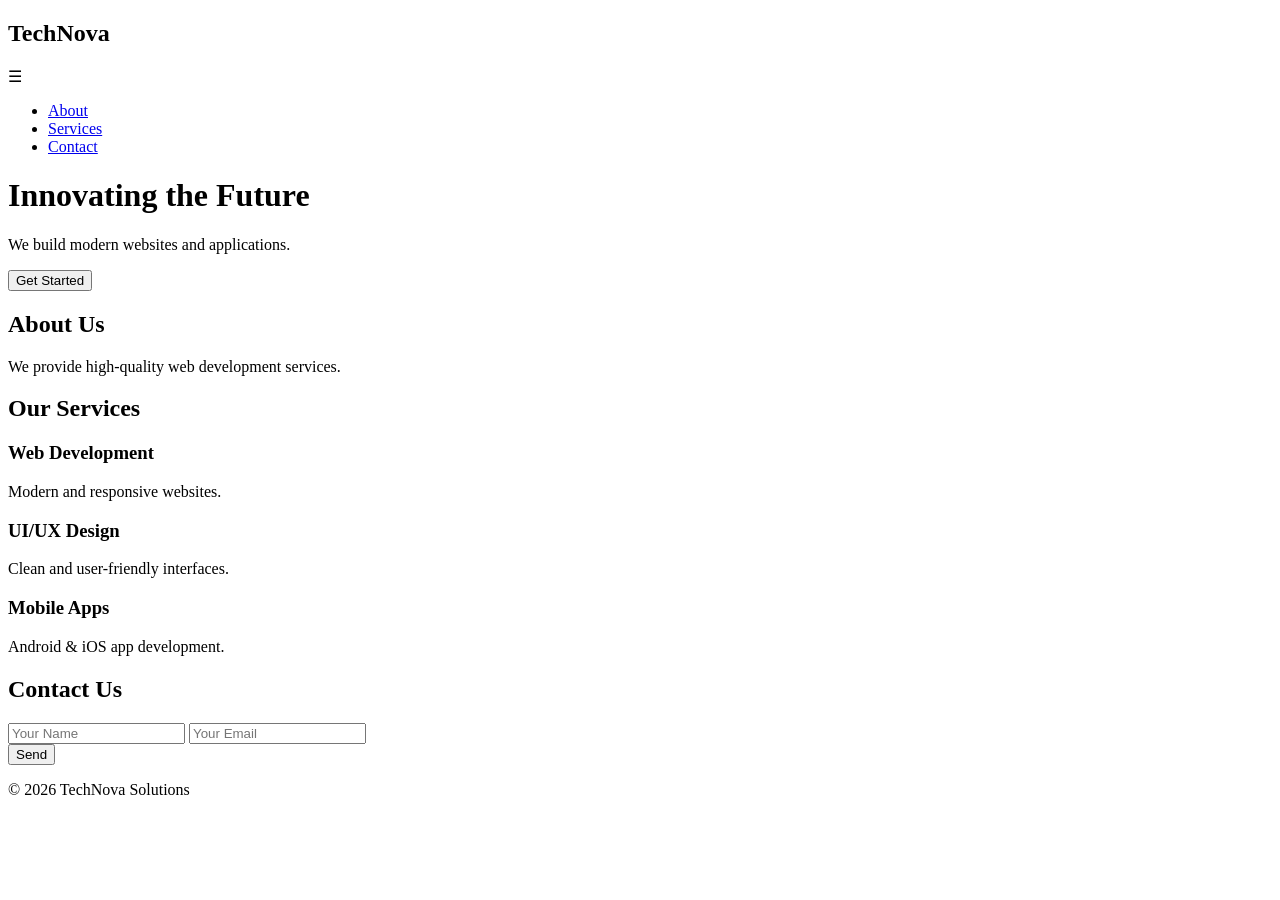
==== INDEX.HTML @ 8a6162b8 "Initial commit" ====
<!DOCTYPE html>
<html lang="en">
  <head>
    <meta charset="UTF-8" />
    <title>TechNova Solutions</title>
    <meta name="viewport" content="width=device-width, initial-scale=1.0" />

    <!-- Link CSS -->
    <link rel="stylesheet" href="style.css" />
  </head>
  <body>
    <nav>
      <h2>TechNova</h2>
      <div class="menu-btn">☰</div>
      <ul>
        <li><a href="#about">About</a></li>
        <li><a href="#services">Services</a></li>
        <li><a href="#contact">Contact</a></li>
      </ul>
    </nav>

    <div class="hero">
      <div>
        <h1>Innovating the Future</h1>
        <p>We build modern websites and applications.</p>
        <button id="welcomeBtn">Get Started</button>
      </div>
    </div>

    <section id="about">
      <h2>About Us</h2>
      <p>We provide high-quality web development services.</p>
    </section>

    <section id="services" class="services">
      <h2>Our Services</h2>
      <div class="service-box">
        <div class="card">
          <h3>Web Development</h3>
          <p>Modern and responsive websites.</p>
        </div>
        <div class="card">
          <h3>UI/UX Design</h3>
          <p>Clean and user-friendly interfaces.</p>
        </div>
        <div class="card">
          <h3>Mobile Apps</h3>
          <p>Android & iOS app development.</p>
        </div>
      </div>
    </section>

    <section id="contact">
      <h2>Contact Us</h2>

      <form id="contactForm">
        <input type="text" id="name" placeholder="Your Name" />
        <input type="email" id="email" placeholder="Your Email" />
        <br />
        <button type="submit" class="submit">Send</button>
      </form>
    </section>

    <footer>
      <p>© 2026 TechNova Solutions</p>
    </footer>

    <!-- Link JS -->
    <script src="script.js"></script>
  </body>
</html>
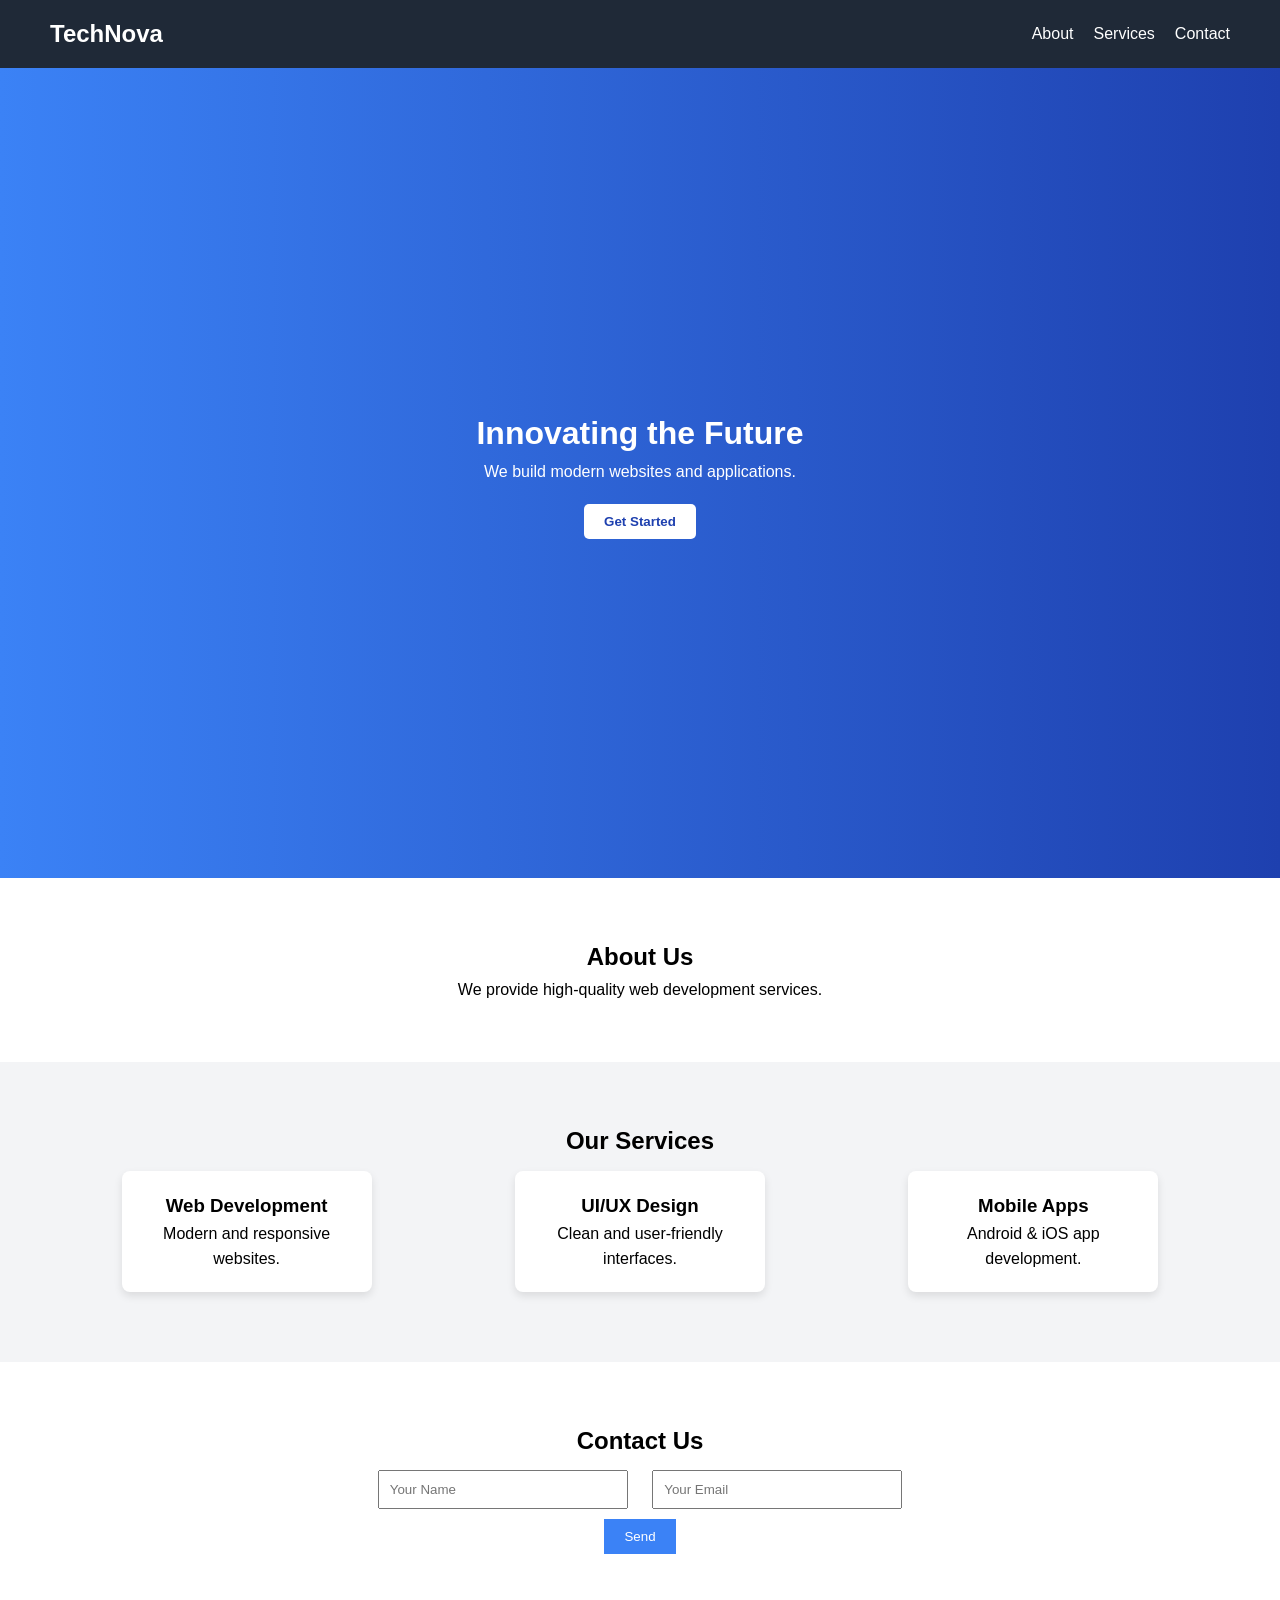
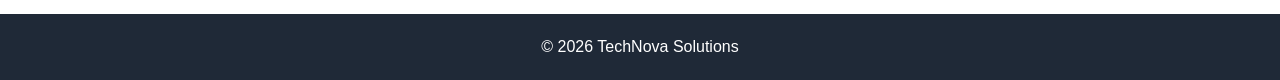
==== commit d8772506: "Add complete TechNova backend and frontend implementation" ====
--- a/INDEX.HTML
+++ b/INDEX.HTML
@@ -6,7 +6,7 @@
     <meta name="viewport" content="width=device-width, initial-scale=1.0" />
 
     <!-- Link CSS -->
-    <link rel="stylesheet" href="style.css" />
+    <link rel="stylesheet" href="STYLE.CSS" />
   </head>
   <body>
     <nav>
@@ -66,6 +66,6 @@
     </footer>
 
     <!-- Link JS -->
-    <script src="script.js"></script>
+    <script src="SCRIPT.JS"></script>
   </body>
 </html>
--- a/STYLE.CSS
+++ b/STYLE.CSS
@@ -0,0 +1,149 @@
+* {
+  margin: 0;
+  padding: 0;
+  box-sizing: border-box;
+  font-family: Arial, sans-serif;
+}
+
+body {
+  line-height: 1.6;
+}
+
+/* Navbar */
+nav {
+  background: #1f2937;
+  color: white;
+  padding: 15px 50px;
+  display: flex;
+  justify-content: space-between;
+  align-items: center;
+}
+
+nav ul {
+  list-style: none;
+  display: flex;
+}
+
+nav ul li {
+  margin-left: 20px;
+}
+
+nav ul li a {
+  color: white;
+  text-decoration: none;
+}
+
+nav ul li a:hover {
+  color: #3b82f6;
+}
+
+.menu-btn {
+  display: none;
+  cursor: pointer;
+  font-size: 20px;
+}
+
+/* Hero */
+.hero {
+  height: 90vh;
+  background: linear-gradient(to right, #3b82f6, #1e40af);
+  color: white;
+  display: flex;
+  justify-content: center;
+  align-items: center;
+  text-align: center;
+}
+
+.hero button {
+  padding: 10px 20px;
+  margin-top: 20px;
+  border: none;
+  background: white;
+  color: #1e40af;
+  cursor: pointer;
+  border-radius: 5px;
+  font-weight: bold;
+}
+
+/* Sections */
+section {
+  padding: 60px 50px;
+  text-align: center;
+  opacity: 0;
+  transform: translateY(30px);
+  transition: 0.6s;
+}
+
+section.show {
+  opacity: 1;
+  transform: translateY(0);
+}
+
+.services {
+  background: #f3f4f6;
+}
+
+.service-box {
+  display: flex;
+  justify-content: space-around;
+  flex-wrap: wrap;
+}
+
+.card {
+  background: white;
+  padding: 20px;
+  width: 250px;
+  margin: 10px;
+  border-radius: 8px;
+  box-shadow: 0 4px 8px rgba(0, 0, 0, 0.1);
+}
+
+/* Form */
+input {
+  padding: 10px;
+  width: 250px;
+  margin: 10px;
+}
+
+button.submit {
+  padding: 10px 20px;
+  border: none;
+  background: #3b82f6;
+  color: white;
+  cursor: pointer;
+}
+
+/* Footer */
+footer {
+  background: #1f2937;
+  color: white;
+  text-align: center;
+  padding: 20px;
+}
+
+/* Responsive */
+@media (max-width: 768px) {
+  nav ul {
+    display: none;
+    flex-direction: column;
+    background: #1f2937;
+    position: absolute;
+    top: 60px;
+    right: 0;
+    width: 200px;
+    padding: 20px;
+  }
+
+  nav ul.show {
+    display: flex;
+  }
+
+  .menu-btn {
+    display: block;
+  }
+
+  .service-box {
+    flex-direction: column;
+    align-items: center;
+  }
+}
